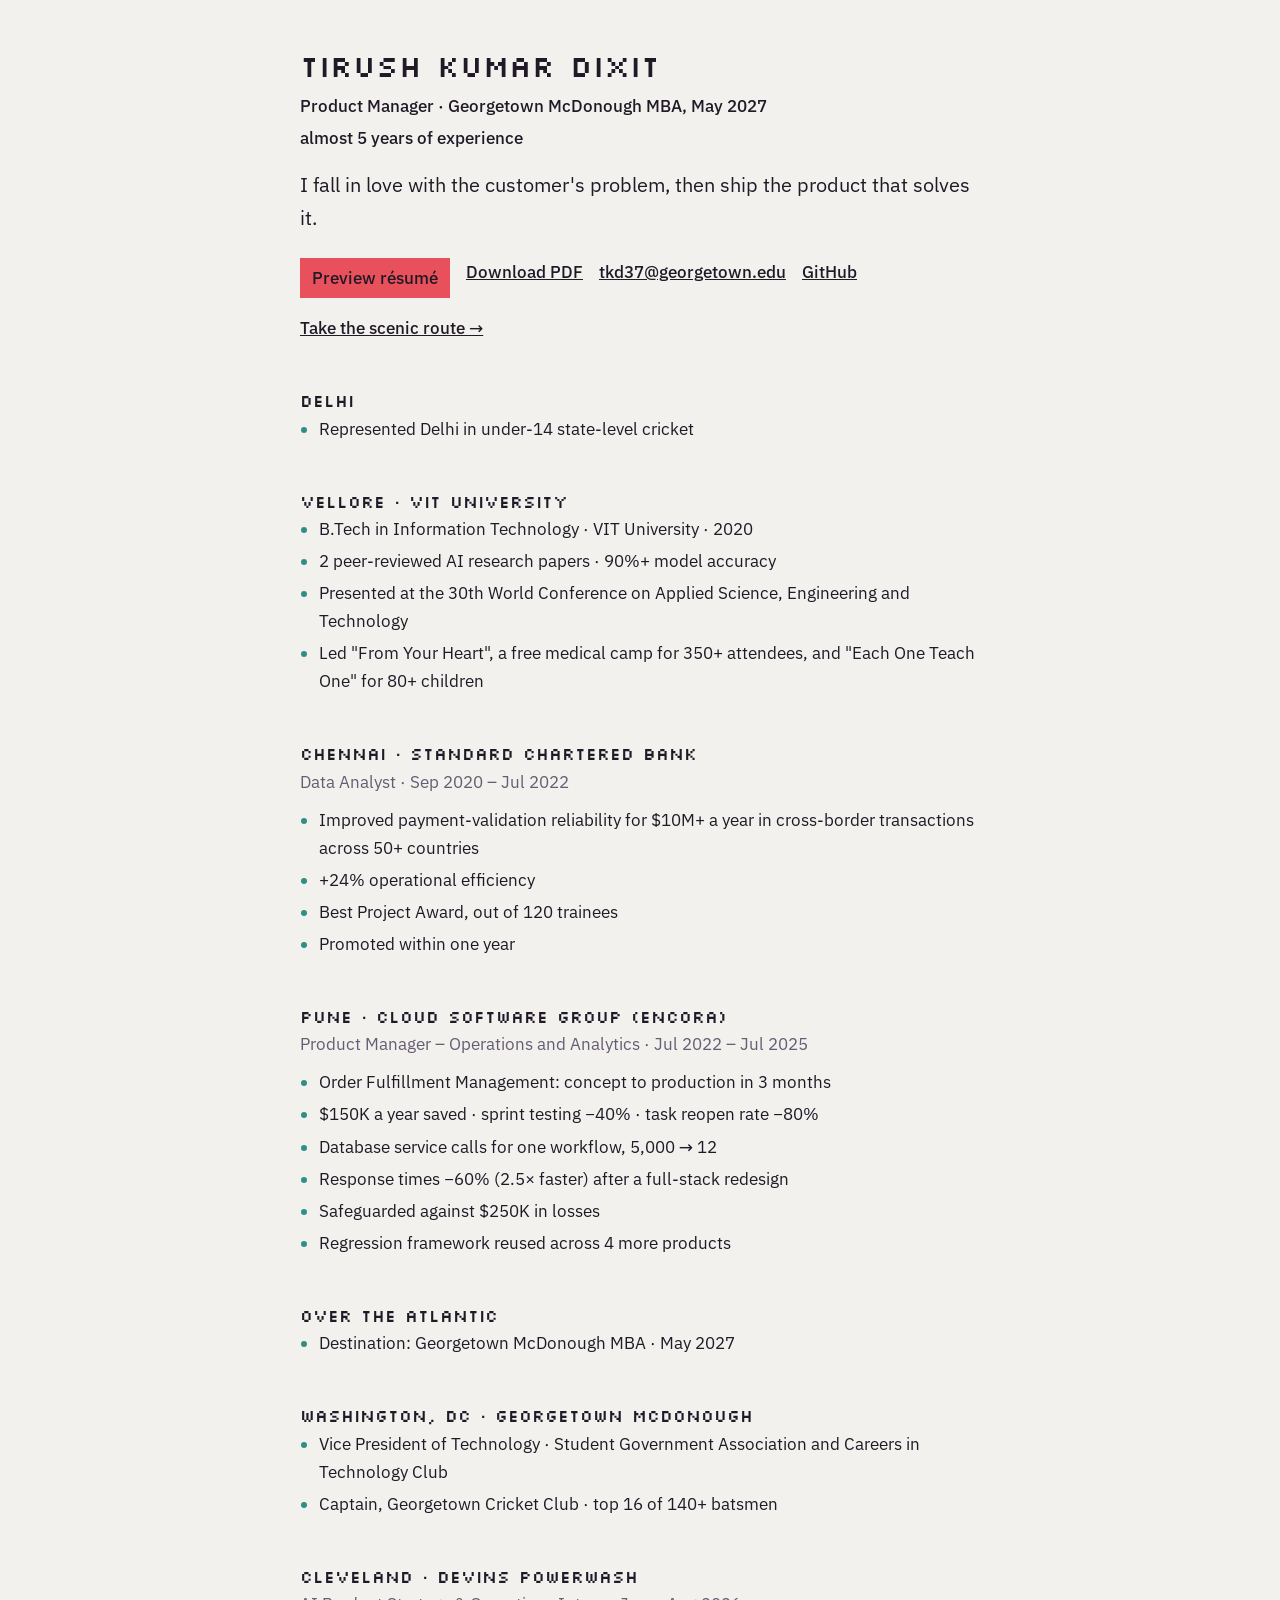
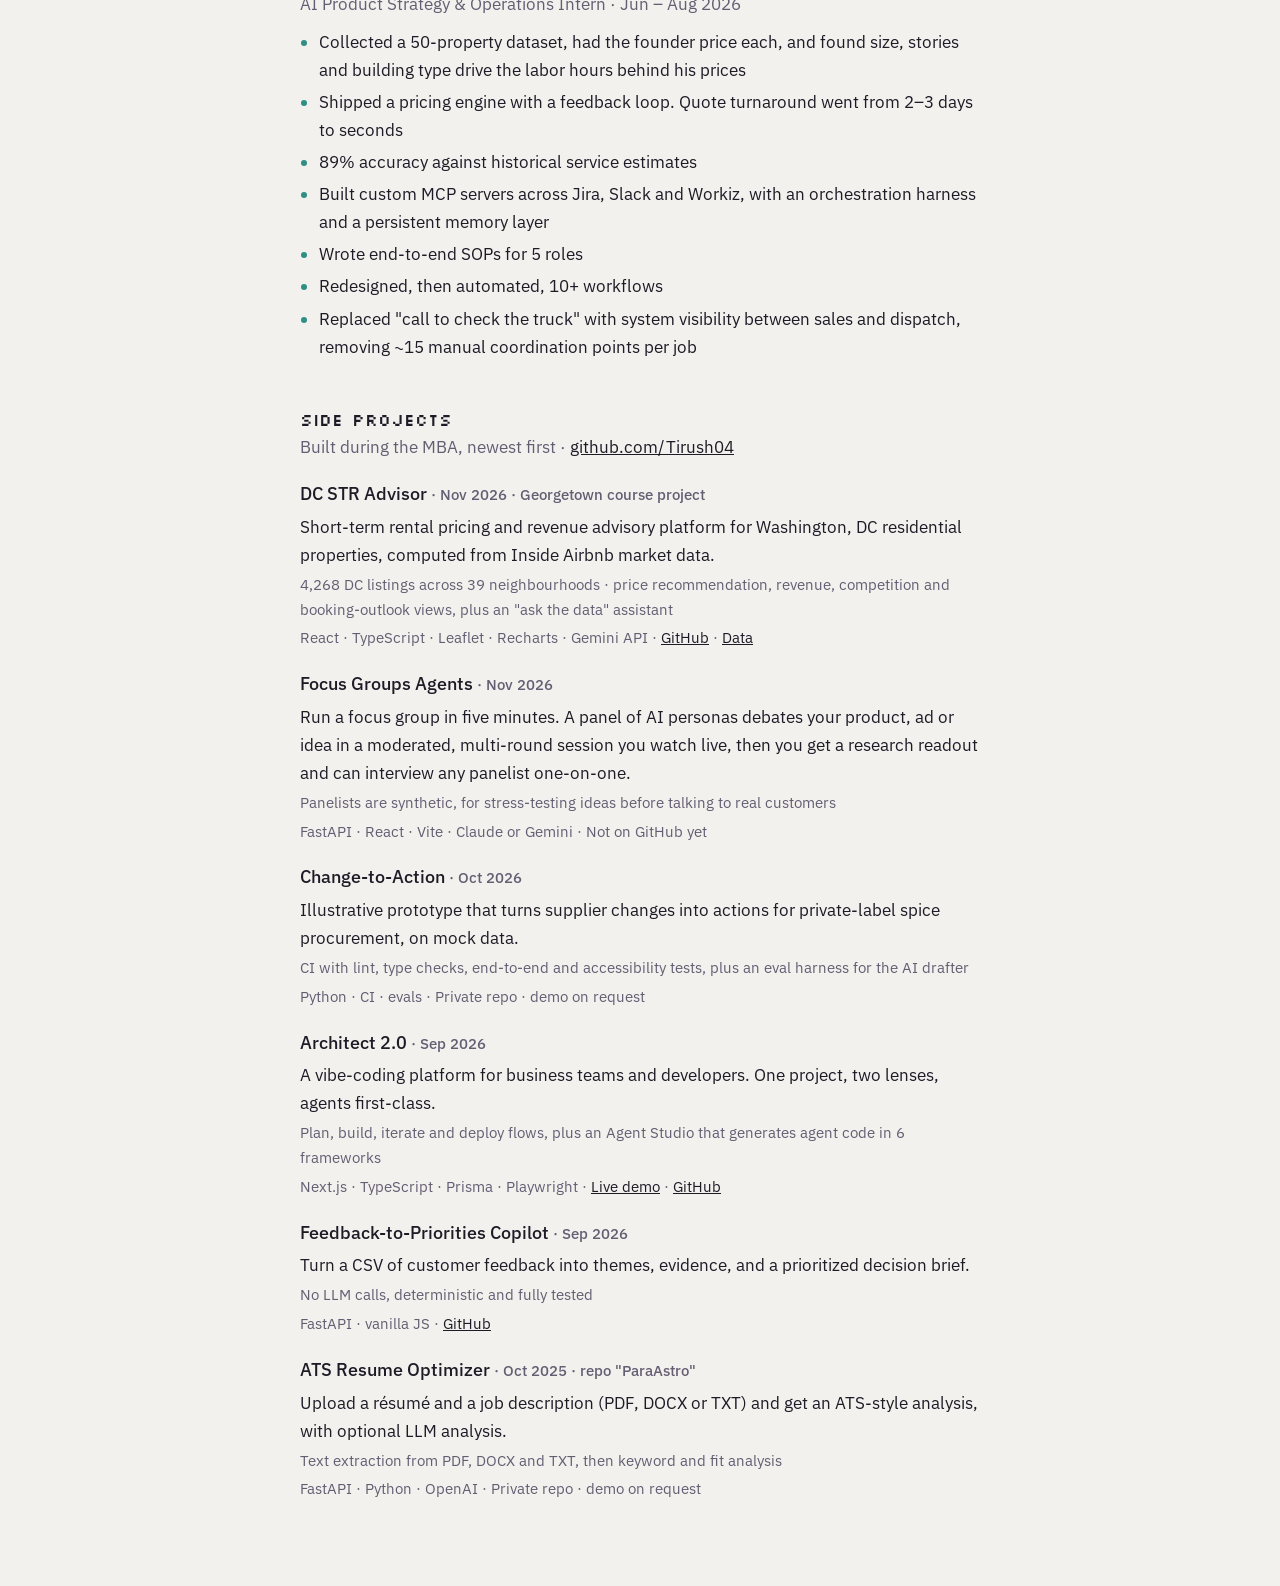
==== plain/index.html @ d5c4b60a "Publish Next Stop portfolio Co-Authored-By: Claude Opus 5.5 <noreply@anthropic.com>" ====
<!DOCTYPE html><html lang="en" data-astro-cid-wbmjye5h><head><meta charset="utf-8"><meta name="viewport" content="width=device-width, initial-scale=1"><style>:root{--ink:#1f1a26;--ink2:#3b3347;--stone:#655d72;--mist:#a39cb0;--fog:#d6d1dc;--bone:#f3f1ee;--hair:#231a17;--hairHighlight:#4a3830;--skin:#c68e66;--skinShade:#a06a4a;--blush:#e48a78;--lens:#d9ecf5;--glint:#ffffff;--teeth:#f3f1ee;--hoodie:#2f8f83;--hoodieShade:#226b63;--hoodieMustard:#d9a62e;--hoodieMustardShade:#a97c1c;--hoodieNavy:#2b3a67;--hoodieNavyShade:#1e2849;--hoodieMaroon:#8a2f3c;--hoodieMaroonShade:#64202b;--hoodieCharcoal:#45434f;--hoodieCharcoalShade:#302e38;--strings:#f3f1ee;--headphones:#e8505b;--jeans:#35507a;--sneaker:#f3f1ee;--laptop:#a39cb0;--sticker:#f2c46d;--mug:#f3f1ee;--coffee:#6b3f2a;--pack:#5b7f3a;--buckle:#f2c46d;--willow:#e8cf98;--ball:#b3262e;--pitch:#c9a877;--grip:#3b3347;--eye:#1f1a26;--pingBad:#e24b4a;--pingGood:#5dcaa5;--globe:#2c6e91;--globeLand:#6fae6a;--trainBody:#2c4a7a;--trainStripe:#f2c46d;--trainWindow:#d9ecf5;--rail:#8a8396;--rain:#9fd6d0;--pipe:#b5705a;--pipeGood:#9fe1cb;--wall:#2a3b40;--post:#655d72;--asphalt:#4a4556;--asphaltLine:#8a8396;--signBg:#1f1a26;--signFg:#f3f1ee}</style><title>Tirush Kumar Dixit · plain version</title><meta name="description" content="Tirush Kumar Dixit: Product Manager, Georgetown McDonough MBA, May 2027. I fall in love with the customer's problem, then ship the product that solves it."><link rel="canonical" href="https://tirush04.github.io/plain/"><meta property="og:type" content="website"><meta property="og:site_name" content="Tirush Kumar Dixit"><meta property="og:title" content="Tirush Kumar Dixit · Product Manager"><meta property="og:description" content="I fall in love with the customer's problem, then ship the product that solves it. A scroll-through pixel journey: Delhi to Georgetown, with the work along the way."><meta property="og:url" content="https://tirush04.github.io/plain/"><meta property="og:image" content="https://tirush04.github.io/og.png"><meta property="og:image:width" content="1200"><meta property="og:image:height" content="630"><meta property="og:image:alt" content="Tirush Kumar Dixit, Product Manager. I fall in love with the customer's problem, then ship the product that solves it."><meta name="twitter:card" content="summary_large_image"><link rel="stylesheet" href="/_astro/palette.Ceptq33F.css"><link rel="stylesheet" href="/_astro/plain.aCaVb7Ef.css"><style>.resume-dialog{background:var(--ink);width:min(900px,100vw - 24px);max-width:none;height:calc(100svh - 48px);max-height:none;color:var(--bone);box-shadow:0 0 0 2px var(--ink2), 0 0 0 4px var(--ink), 0 0 0 6px var(--sticker);overscroll-behavior:contain;border:0;flex-direction:column;margin:auto;padding:0;display:none;overflow:hidden}.resume-dialog[open]{display:flex}.resume-dialog::backdrop{background:#120e18c7}.resume-bar{border-bottom:2px solid var(--ink2);flex-wrap:wrap;justify-content:space-between;align-items:center;gap:10px 16px;padding:12px 16px;display:flex}.resume-bar h2{color:var(--sticker);margin:0;font:400 15px/1.2 Silkscreen,monospace}.resume-actions{flex-wrap:wrap;gap:10px;display:flex}.resume-btn{cursor:pointer;background:var(--ink2);color:var(--bone);box-shadow:0 0 0 2px var(--ink);border:0;padding:6px 11px;font:12px/1.2 Silkscreen,monospace;text-decoration:none;display:inline-block}.resume-btn:hover{background:var(--stone)}.resume-btn--hot{background:var(--headphones);color:var(--ink)}.resume-btn--hot:hover{background:var(--sticker)}.resume-btn:focus-visible{outline:3px solid var(--sticker);outline-offset:2px}.resume-pages{overscroll-behavior:contain;background:var(--ink2);flex-direction:column;flex:1;align-items:center;gap:16px;padding:16px;display:flex;overflow:auto}.resume-pages canvas{background:var(--glint);width:100%;max-width:820px;height:auto;box-shadow:0 0 0 2px var(--ink);display:block}.resume-status{color:var(--fog);text-align:center;margin:auto;font:12px/1.5 Silkscreen,monospace}.resume-status a{color:var(--sticker)}html.resume-open{overflow:hidden}@media (width<=699px){.resume-dialog{width:100vw;height:100svh;box-shadow:none}.resume-pages{padding:8px}.resume-btn{padding:5px 8px;font-size:10px}}
</style></head><body data-astro-cid-wbmjye5h><main data-astro-cid-wbmjye5h><h1 data-astro-cid-wbmjye5h>Tirush Kumar Dixit</h1><p class="lede" data-astro-cid-wbmjye5h>Product Manager · Georgetown McDonough MBA, May 2027</p><p class="lede" data-astro-cid-wbmjye5h>almost 5 years of experience</p><p class="thesis" data-astro-cid-wbmjye5h>I fall in love with the customer&#39;s problem, then ship the product that solves it.</p><nav aria-label="Quick links" data-astro-cid-wbmjye5h><a class="resume" href="/resume.pdf" data-resume data-astro-cid-wbmjye5h>Preview résumé</a><a href="/resume.pdf" download="Tirush_Kumar_Dixit_Resume.pdf" data-astro-cid-wbmjye5h>Download PDF</a><a href="mailto:tkd37@georgetown.edu" data-astro-cid-wbmjye5h>tkd37@georgetown.edu</a><a href="https://github.com/Tirush04" data-astro-cid-wbmjye5h>GitHub</a><a class="back" href="/" data-astro-cid-wbmjye5h>Take the scenic route →</a></nav><section id="delhi" data-astro-cid-wbmjye5h><h2 data-astro-cid-wbmjye5h>Delhi</h2><ul data-astro-cid-wbmjye5h><li data-astro-cid-wbmjye5h>Represented Delhi in under-14 state-level cricket</li></ul></section><section id="vellore" data-astro-cid-wbmjye5h><h2 data-astro-cid-wbmjye5h>Vellore · VIT University</h2><ul data-astro-cid-wbmjye5h><li data-astro-cid-wbmjye5h>B.Tech in Information Technology · VIT University · 2020</li><li data-astro-cid-wbmjye5h>2 peer-reviewed AI research papers · 90%+ model accuracy</li><li data-astro-cid-wbmjye5h>Presented at the 30th World Conference on Applied Science, Engineering and Technology</li><li data-astro-cid-wbmjye5h>Led &quot;From Your Heart&quot;, a free medical camp for 350+ attendees, and &quot;Each One Teach One&quot; for 80+ children</li></ul></section><section id="chennai" data-astro-cid-wbmjye5h><h2 data-astro-cid-wbmjye5h>Chennai · Standard Chartered Bank</h2><p class="role" data-astro-cid-wbmjye5h>Data Analyst · Sep 2020 – Jul 2022</p><ul data-astro-cid-wbmjye5h><li data-astro-cid-wbmjye5h>Improved payment-validation reliability for $10M+ a year in cross-border transactions across 50+ countries</li><li data-astro-cid-wbmjye5h>+24% operational efficiency</li><li data-astro-cid-wbmjye5h>Best Project Award, out of 120 trainees</li><li data-astro-cid-wbmjye5h>Promoted within one year</li></ul></section><section id="pune" data-astro-cid-wbmjye5h><h2 data-astro-cid-wbmjye5h>Pune · Cloud Software Group (Encora)</h2><p class="role" data-astro-cid-wbmjye5h>Product Manager – Operations and Analytics · Jul 2022 – Jul 2025</p><ul data-astro-cid-wbmjye5h><li data-astro-cid-wbmjye5h>Order Fulfillment Management: concept to production in 3 months</li><li data-astro-cid-wbmjye5h>$150K a year saved · sprint testing −40% · task reopen rate −80%</li><li data-astro-cid-wbmjye5h>Database service calls for one workflow, 5,000 → 12</li><li data-astro-cid-wbmjye5h>Response times −60% (2.5× faster) after a full-stack redesign</li><li data-astro-cid-wbmjye5h>Safeguarded against $250K in losses</li><li data-astro-cid-wbmjye5h>Regression framework reused across 4 more products</li></ul></section><section id="atlantic" data-astro-cid-wbmjye5h><h2 data-astro-cid-wbmjye5h>Over the Atlantic</h2><ul data-astro-cid-wbmjye5h><li data-astro-cid-wbmjye5h>Destination: Georgetown McDonough MBA · May 2027</li></ul></section><section id="georgetown" data-astro-cid-wbmjye5h><h2 data-astro-cid-wbmjye5h>Washington, DC · Georgetown McDonough</h2><ul data-astro-cid-wbmjye5h><li data-astro-cid-wbmjye5h>Vice President of Technology · Student Government Association and Careers in Technology Club</li><li data-astro-cid-wbmjye5h>Captain, Georgetown Cricket Club · top 16 of 140+ batsmen</li></ul></section><section id="cleveland" data-astro-cid-wbmjye5h><h2 data-astro-cid-wbmjye5h>Cleveland · Devins Powerwash</h2><p class="role" data-astro-cid-wbmjye5h>AI Product Strategy &amp; Operations Intern · Jun – Aug 2026</p><ul data-astro-cid-wbmjye5h><li data-astro-cid-wbmjye5h>Collected a 50-property dataset, had the founder price each, and found size, stories and building type drive the labor hours behind his prices</li><li data-astro-cid-wbmjye5h>Shipped a pricing engine with a feedback loop. Quote turnaround went from 2–3 days to seconds</li><li data-astro-cid-wbmjye5h>89% accuracy against historical service estimates</li><li data-astro-cid-wbmjye5h>Built custom MCP servers across Jira, Slack and Workiz, with an orchestration harness and a persistent memory layer</li><li data-astro-cid-wbmjye5h>Wrote end-to-end SOPs for 5 roles</li><li data-astro-cid-wbmjye5h>Redesigned, then automated, 10+ workflows</li><li data-astro-cid-wbmjye5h>Replaced &quot;call to check the truck&quot; with system visibility between sales and dispatch, removing ~15 manual coordination points per job</li></ul></section><section id="projects" data-astro-cid-wbmjye5h><h2 data-astro-cid-wbmjye5h>Side projects</h2><p class="role" data-astro-cid-wbmjye5h>Built during the MBA, newest first · <a href="https://github.com/Tirush04" data-astro-cid-wbmjye5h>github.com/Tirush04</a></p><div class="project" data-astro-cid-wbmjye5h><h3 data-astro-cid-wbmjye5h>DC STR Advisor <span class="note" data-astro-cid-wbmjye5h>· Nov 2026 · Georgetown course project</span></h3><p data-astro-cid-wbmjye5h>Short-term rental pricing and revenue advisory platform for Washington, DC residential properties, computed from Inside Airbnb market data.</p><p class="note" data-astro-cid-wbmjye5h>4,268 DC listings across 39 neighbourhoods · price recommendation, revenue, competition and booking-outlook views, plus an &quot;ask the data&quot; assistant</p><p class="note" data-astro-cid-wbmjye5h>React · TypeScript · Leaflet · Recharts · Gemini API · <a href="https://github.com/Tirush04/APLABS" data-astro-cid-wbmjye5h>GitHub</a> · <a href="https://github.com/Tirush04/dc-str-advisor-data" data-astro-cid-wbmjye5h>Data</a></p></div><div class="project" data-astro-cid-wbmjye5h><h3 data-astro-cid-wbmjye5h>Focus Groups Agents <span class="note" data-astro-cid-wbmjye5h>· Nov 2026</span></h3><p data-astro-cid-wbmjye5h>Run a focus group in five minutes. A panel of AI personas debates your product, ad or idea in a moderated, multi-round session you watch live, then you get a research readout and can interview any panelist one-on-one.</p><p class="note" data-astro-cid-wbmjye5h>Panelists are synthetic, for stress-testing ideas before talking to real customers</p><p class="note" data-astro-cid-wbmjye5h>FastAPI · React · Vite · Claude or Gemini · Not on GitHub yet</p></div><div class="project" data-astro-cid-wbmjye5h><h3 data-astro-cid-wbmjye5h>Change-to-Action <span class="note" data-astro-cid-wbmjye5h>· Oct 2026</span></h3><p data-astro-cid-wbmjye5h>Illustrative prototype that turns supplier changes into actions for private-label spice procurement, on mock data.</p><p class="note" data-astro-cid-wbmjye5h>CI with lint, type checks, end-to-end and accessibility tests, plus an eval harness for the AI drafter</p><p class="note" data-astro-cid-wbmjye5h>Python · CI · evals · Private repo · demo on request</p></div><div class="project" data-astro-cid-wbmjye5h><h3 data-astro-cid-wbmjye5h>Architect 2.0 <span class="note" data-astro-cid-wbmjye5h>· Sep 2026</span></h3><p data-astro-cid-wbmjye5h>A vibe-coding platform for business teams and developers. One project, two lenses, agents first-class.</p><p class="note" data-astro-cid-wbmjye5h>Plan, build, iterate and deploy flows, plus an Agent Studio that generates agent code in 6 frameworks</p><p class="note" data-astro-cid-wbmjye5h>Next.js · TypeScript · Prisma · Playwright · <a href="https://architect-2-tirush.vercel.app" data-astro-cid-wbmjye5h>Live demo</a> · <a href="https://github.com/Tirush04/architect-2" data-astro-cid-wbmjye5h>GitHub</a></p></div><div class="project" data-astro-cid-wbmjye5h><h3 data-astro-cid-wbmjye5h>Feedback-to-Priorities Copilot <span class="note" data-astro-cid-wbmjye5h>· Sep 2026</span></h3><p data-astro-cid-wbmjye5h>Turn a CSV of customer feedback into themes, evidence, and a prioritized decision brief.</p><p class="note" data-astro-cid-wbmjye5h>No LLM calls, deterministic and fully tested</p><p class="note" data-astro-cid-wbmjye5h>FastAPI · vanilla JS · <a href="https://github.com/Tirush04/feedback-priorities-copilot" data-astro-cid-wbmjye5h>GitHub</a></p></div><div class="project" data-astro-cid-wbmjye5h><h3 data-astro-cid-wbmjye5h>ATS Resume Optimizer <span class="note" data-astro-cid-wbmjye5h>· Oct 2025 · repo &quot;ParaAstro&quot;</span></h3><p data-astro-cid-wbmjye5h>Upload a résumé and a job description (PDF, DOCX or TXT) and get an ATS-style analysis, with optional LLM analysis.</p><p class="note" data-astro-cid-wbmjye5h>Text extraction from PDF, DOCX and TXT, then keyword and fit analysis</p><p class="note" data-astro-cid-wbmjye5h>FastAPI · Python · OpenAI · Private repo · demo on request</p></div></section></main><dialog class="resume-dialog" id="resume-dialog" aria-labelledby="resume-dialog-title" data-pdf="/resume.pdf"><header class="resume-bar"><h2 id="resume-dialog-title">Résumé</h2><div class="resume-actions"><a class="resume-btn resume-btn--hot" href="/resume.pdf" download="Tirush_Kumar_Dixit_Resume.pdf">Download PDF</a><a class="resume-btn" href="/resume.pdf" target="_blank" rel="noopener">Open in new tab</a><button class="resume-btn" type="button" data-resume-close aria-label="Close the résumé preview">Close</button></div></header><div class="resume-pages" id="resume-pages"><p class="resume-status" id="resume-status">Loading the résumé…</p></div></dialog><script type="module" src="/_astro/ResumeDialog.astro_astro_type_script_index_0_lang.CUdNgYgo.js"></script></body></html>
---- _astro/palette.Ceptq33F.css ----
@font-face{font-family:Silkscreen;font-style:normal;font-display:swap;font-weight:400;src:url([data-uri])format("woff2"),url([data-uri])format("woff");unicode-range:U+100-2BA,U+2BD-2C5,U+2C7-2CC,U+2CE-2D7,U+2DD-2FF,U+304,U+308,U+329,U+1D00-1DBF,U+1E00-1E9F,U+1EF2-1EFF,U+2020,U+20A0-20AB,U+20AD-20C0,U+2113,U+2C60-2C7F,U+A720-A7FF}@font-face{font-family:Silkscreen;font-style:normal;font-display:swap;font-weight:400;src:url(/_astro/silkscreen-latin-400-normal.CtPo2yA5.woff2)format("woff2"),url(/_astro/silkscreen-latin-400-normal.D0DfPJut.woff)format("woff");unicode-range:U+??,U+131,U+152-153,U+2BB-2BC,U+2C6,U+2DA,U+2DC,U+304,U+308,U+329,U+2000-206F,U+20AC,U+2122,U+2191,U+2193,U+2212,U+2215,U+FEFF,U+FFFD}
---- _astro/plain.aCaVb7Ef.css ----
@font-face{font-family:IBM Plex Sans;font-style:normal;font-display:swap;font-weight:400;src:url(/_astro/ibm-plex-sans-cyrillic-ext-400-normal.g30qAdWV.woff2)format("woff2"),url(/_astro/ibm-plex-sans-cyrillic-ext-400-normal.Dsrv2Tcn.woff)format("woff");unicode-range:U+460-52F,U+1C80-1C8A,U+20B4,U+2DE0-2DFF,U+A640-A69F,U+FE2E-FE2F}@font-face{font-family:IBM Plex Sans;font-style:normal;font-display:swap;font-weight:400;src:url(/_astro/ibm-plex-sans-cyrillic-400-normal.DZqxrq2p.woff2)format("woff2"),url(/_astro/ibm-plex-sans-cyrillic-400-normal.BTotfTJu.woff)format("woff");unicode-range:U+301,U+400-45F,U+490-491,U+4B0-4B1,U+2116}@font-face{font-family:IBM Plex Sans;font-style:normal;font-display:swap;font-weight:400;src:url(/_astro/ibm-plex-sans-greek-400-normal._efipK4i.woff2)format("woff2"),url(/_astro/ibm-plex-sans-greek-400-normal.D9ESIMu3.woff)format("woff");unicode-range:U+370-377,U+37A-37F,U+384-38A,U+38C,U+38E-3A1,U+3A3-3FF}@font-face{font-family:IBM Plex Sans;font-style:normal;font-display:swap;font-weight:400;src:url(/_astro/ibm-plex-sans-vietnamese-400-normal.DG4YqDda.woff2)format("woff2"),url(/_astro/ibm-plex-sans-vietnamese-400-normal.fK1oJ5dG.woff)format("woff");unicode-range:U+102-103,U+110-111,U+128-129,U+168-169,U+1A0-1A1,U+1AF-1B0,U+300-301,U+303-304,U+308-309,U+323,U+329,U+1EA0-1EF9,U+20AB}@font-face{font-family:IBM Plex Sans;font-style:normal;font-display:swap;font-weight:400;src:url(/_astro/ibm-plex-sans-latin-ext-400-normal.C5H60-Va.woff2)format("woff2"),url(/_astro/ibm-plex-sans-latin-ext-400-normal.RBey6euL.woff)format("woff");unicode-range:U+100-2BA,U+2BD-2C5,U+2C7-2CC,U+2CE-2D7,U+2DD-2FF,U+304,U+308,U+329,U+1D00-1DBF,U+1E00-1E9F,U+1EF2-1EFF,U+2020,U+20A0-20AB,U+20AD-20C0,U+2113,U+2C60-2C7F,U+A720-A7FF}@font-face{font-family:IBM Plex Sans;font-style:normal;font-display:swap;font-weight:400;src:url(/_astro/ibm-plex-sans-latin-400-normal.CDDApCn2.woff2)format("woff2"),url(/_astro/ibm-plex-sans-latin-400-normal.CYLoc0-x.woff)format("woff");unicode-range:U+??,U+131,U+152-153,U+2BB-2BC,U+2C6,U+2DA,U+2DC,U+304,U+308,U+329,U+2000-206F,U+20AC,U+2122,U+2191,U+2193,U+2212,U+2215,U+FEFF,U+FFFD}@font-face{font-family:IBM Plex Sans;font-style:normal;font-display:swap;font-weight:500;src:url(/_astro/ibm-plex-sans-cyrillic-ext-500-normal.Cs5J6C77.woff2)format("woff2"),url(/_astro/ibm-plex-sans-cyrillic-ext-500-normal.DB5PtV2g.woff)format("woff");unicode-range:U+460-52F,U+1C80-1C8A,U+20B4,U+2DE0-2DFF,U+A640-A69F,U+FE2E-FE2F}@font-face{font-family:IBM Plex Sans;font-style:normal;font-display:swap;font-weight:500;src:url(/_astro/ibm-plex-sans-cyrillic-500-normal.CocWQlwt.woff2)format("woff2"),url(/_astro/ibm-plex-sans-cyrillic-500-normal.ByOcLdNv.woff)format("woff");unicode-range:U+301,U+400-45F,U+490-491,U+4B0-4B1,U+2116}@font-face{font-family:IBM Plex Sans;font-style:normal;font-display:swap;font-weight:500;src:url(/_astro/ibm-plex-sans-greek-500-normal.JMMifIXV.woff2)format("woff2"),url(/_astro/ibm-plex-sans-greek-500-normal.CuWXN6rf.woff)format("woff");unicode-range:U+370-377,U+37A-37F,U+384-38A,U+38C,U+38E-3A1,U+3A3-3FF}@font-face{font-family:IBM Plex Sans;font-style:normal;font-display:swap;font-weight:500;src:url(/_astro/ibm-plex-sans-vietnamese-500-normal.e4dixQRQ.woff2)format("woff2"),url(/_astro/ibm-plex-sans-vietnamese-500-normal.BEb3_waV.woff)format("woff");unicode-range:U+102-103,U+110-111,U+128-129,U+168-169,U+1A0-1A1,U+1AF-1B0,U+300-301,U+303-304,U+308-309,U+323,U+329,U+1EA0-1EF9,U+20AB}@font-face{font-family:IBM Plex Sans;font-style:normal;font-display:swap;font-weight:500;src:url(/_astro/ibm-plex-sans-latin-ext-500-normal.DakdToA3.woff2)format("woff2"),url(/_astro/ibm-plex-sans-latin-ext-500-normal.D0aIdm-b.woff)format("woff");unicode-range:U+100-2BA,U+2BD-2C5,U+2C7-2CC,U+2CE-2D7,U+2DD-2FF,U+304,U+308,U+329,U+1D00-1DBF,U+1E00-1E9F,U+1EF2-1EFF,U+2020,U+20A0-20AB,U+20AD-20C0,U+2113,U+2C60-2C7F,U+A720-A7FF}@font-face{font-family:IBM Plex Sans;font-style:normal;font-display:swap;font-weight:500;src:url(/_astro/ibm-plex-sans-latin-500-normal.6ng42L7E.woff2)format("woff2"),url(/_astro/ibm-plex-sans-latin-500-normal.BgVn5rGT.woff)format("woff");unicode-range:U+??,U+131,U+152-153,U+2BB-2BC,U+2C6,U+2DA,U+2DC,U+304,U+308,U+329,U+2000-206F,U+20AC,U+2122,U+2191,U+2193,U+2212,U+2215,U+FEFF,U+FFFD}body{background:var(--bone);color:var(--ink);margin:0;font:17px/1.65 IBM Plex Sans,system-ui,sans-serif}main[data-astro-cid-wbmjye5h]{max-width:68ch;margin:0 auto;padding:48px 20px 80px}h1[data-astro-cid-wbmjye5h],h2[data-astro-cid-wbmjye5h]{font-family:Silkscreen,monospace;font-weight:400;line-height:1.2}h1[data-astro-cid-wbmjye5h]{margin:0 0 8px;font-size:30px}h2[data-astro-cid-wbmjye5h]{margin:48px 0 4px;font-size:17px}.lede[data-astro-cid-wbmjye5h]{margin:0 0 4px;font-weight:500}.thesis[data-astro-cid-wbmjye5h]{margin:16px 0 0;font-size:20px}.role[data-astro-cid-wbmjye5h]{color:var(--stone);margin:0 0 10px}ul[data-astro-cid-wbmjye5h]{margin:0;padding-left:1.1em}li[data-astro-cid-wbmjye5h]{margin:4px 0}li[data-astro-cid-wbmjye5h]::marker{color:var(--hoodie)}nav[data-astro-cid-wbmjye5h]{flex-wrap:wrap;gap:16px;margin:24px 0 0;display:flex}nav[data-astro-cid-wbmjye5h] a[data-astro-cid-wbmjye5h],.back[data-astro-cid-wbmjye5h]{color:var(--ink);font-weight:500}nav[data-astro-cid-wbmjye5h] a[data-astro-cid-wbmjye5h].resume{background:var(--headphones);color:var(--ink);padding:6px 12px;text-decoration:none}.note[data-astro-cid-wbmjye5h]{color:var(--stone);font-size:15px}.project[data-astro-cid-wbmjye5h]{margin:18px 0 0}.project[data-astro-cid-wbmjye5h] h3[data-astro-cid-wbmjye5h]{margin:0 0 4px;font-size:18px;font-weight:500}.project[data-astro-cid-wbmjye5h] p[data-astro-cid-wbmjye5h]{margin:0 0 4px}main[data-astro-cid-wbmjye5h] a[data-astro-cid-wbmjye5h]{color:var(--ink)}a[data-astro-cid-wbmjye5h]:focus-visible{outline:3px solid var(--hoodie);outline-offset:2px}
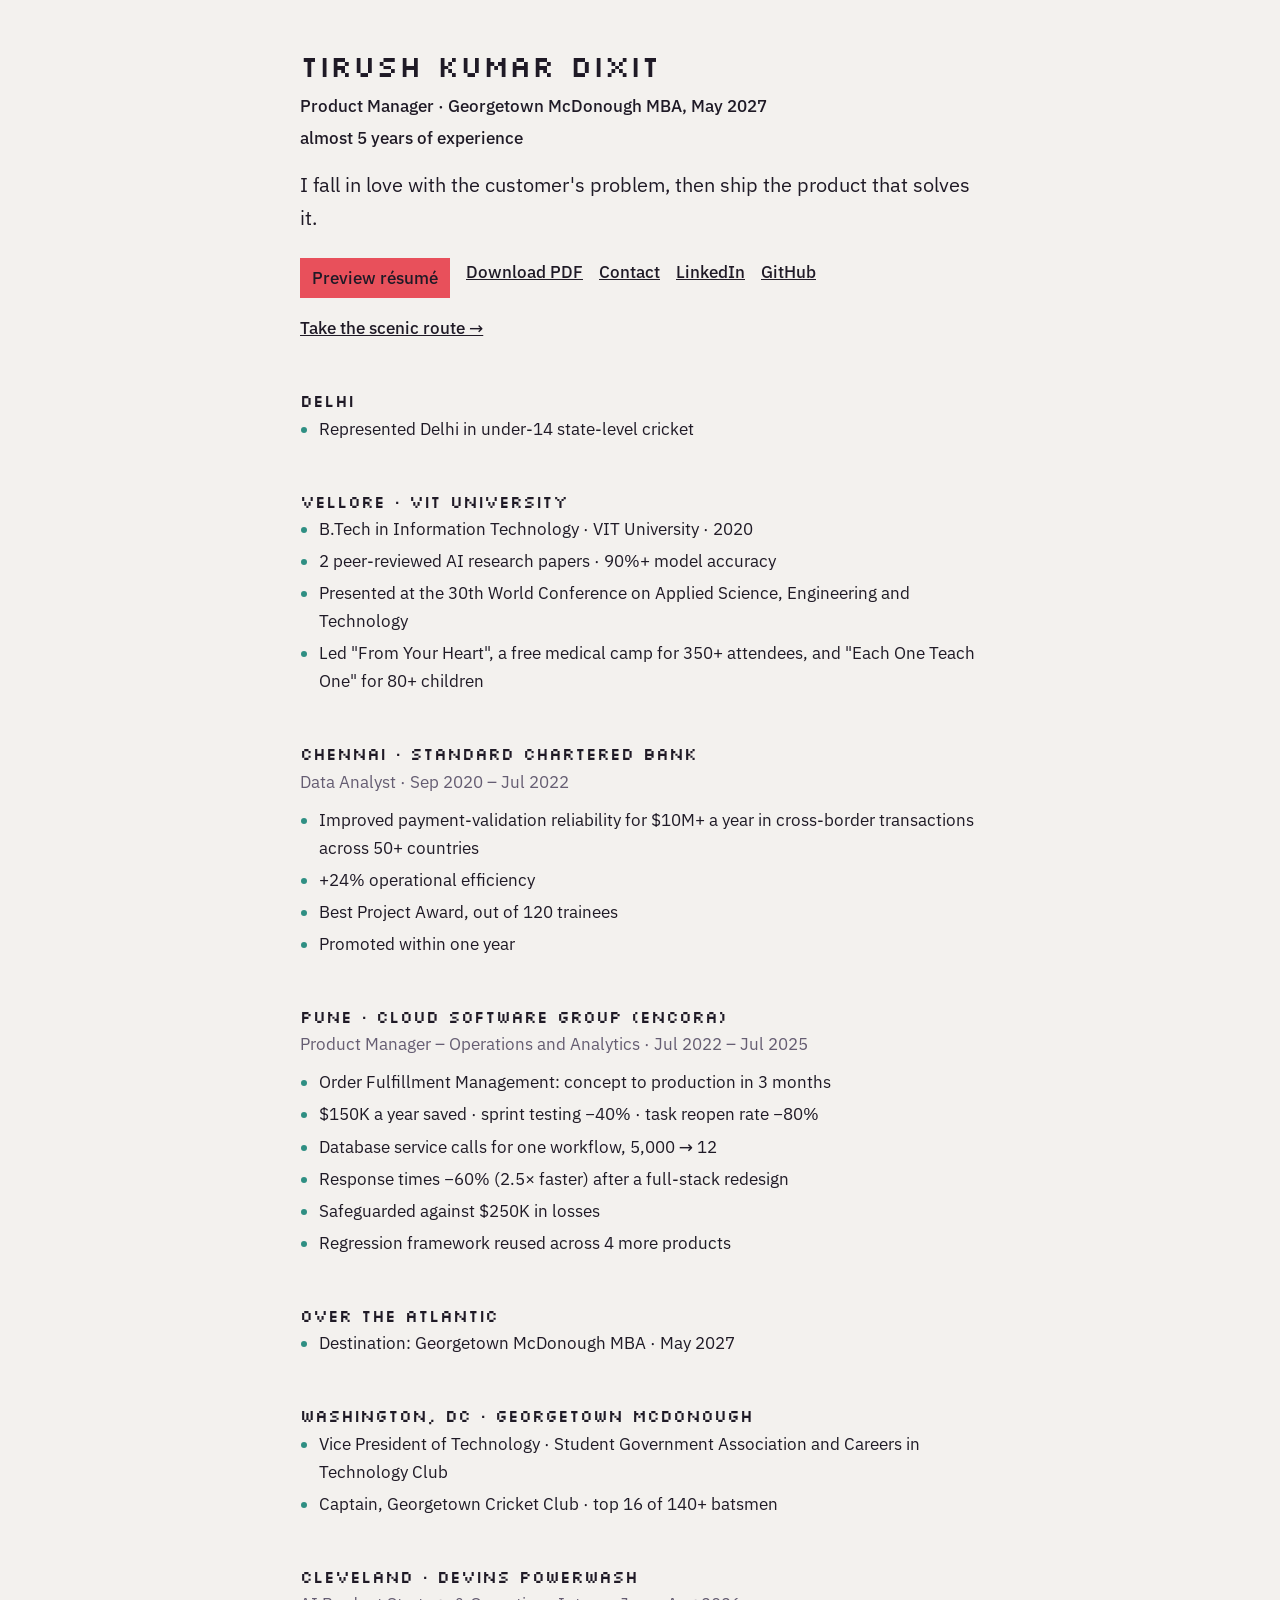
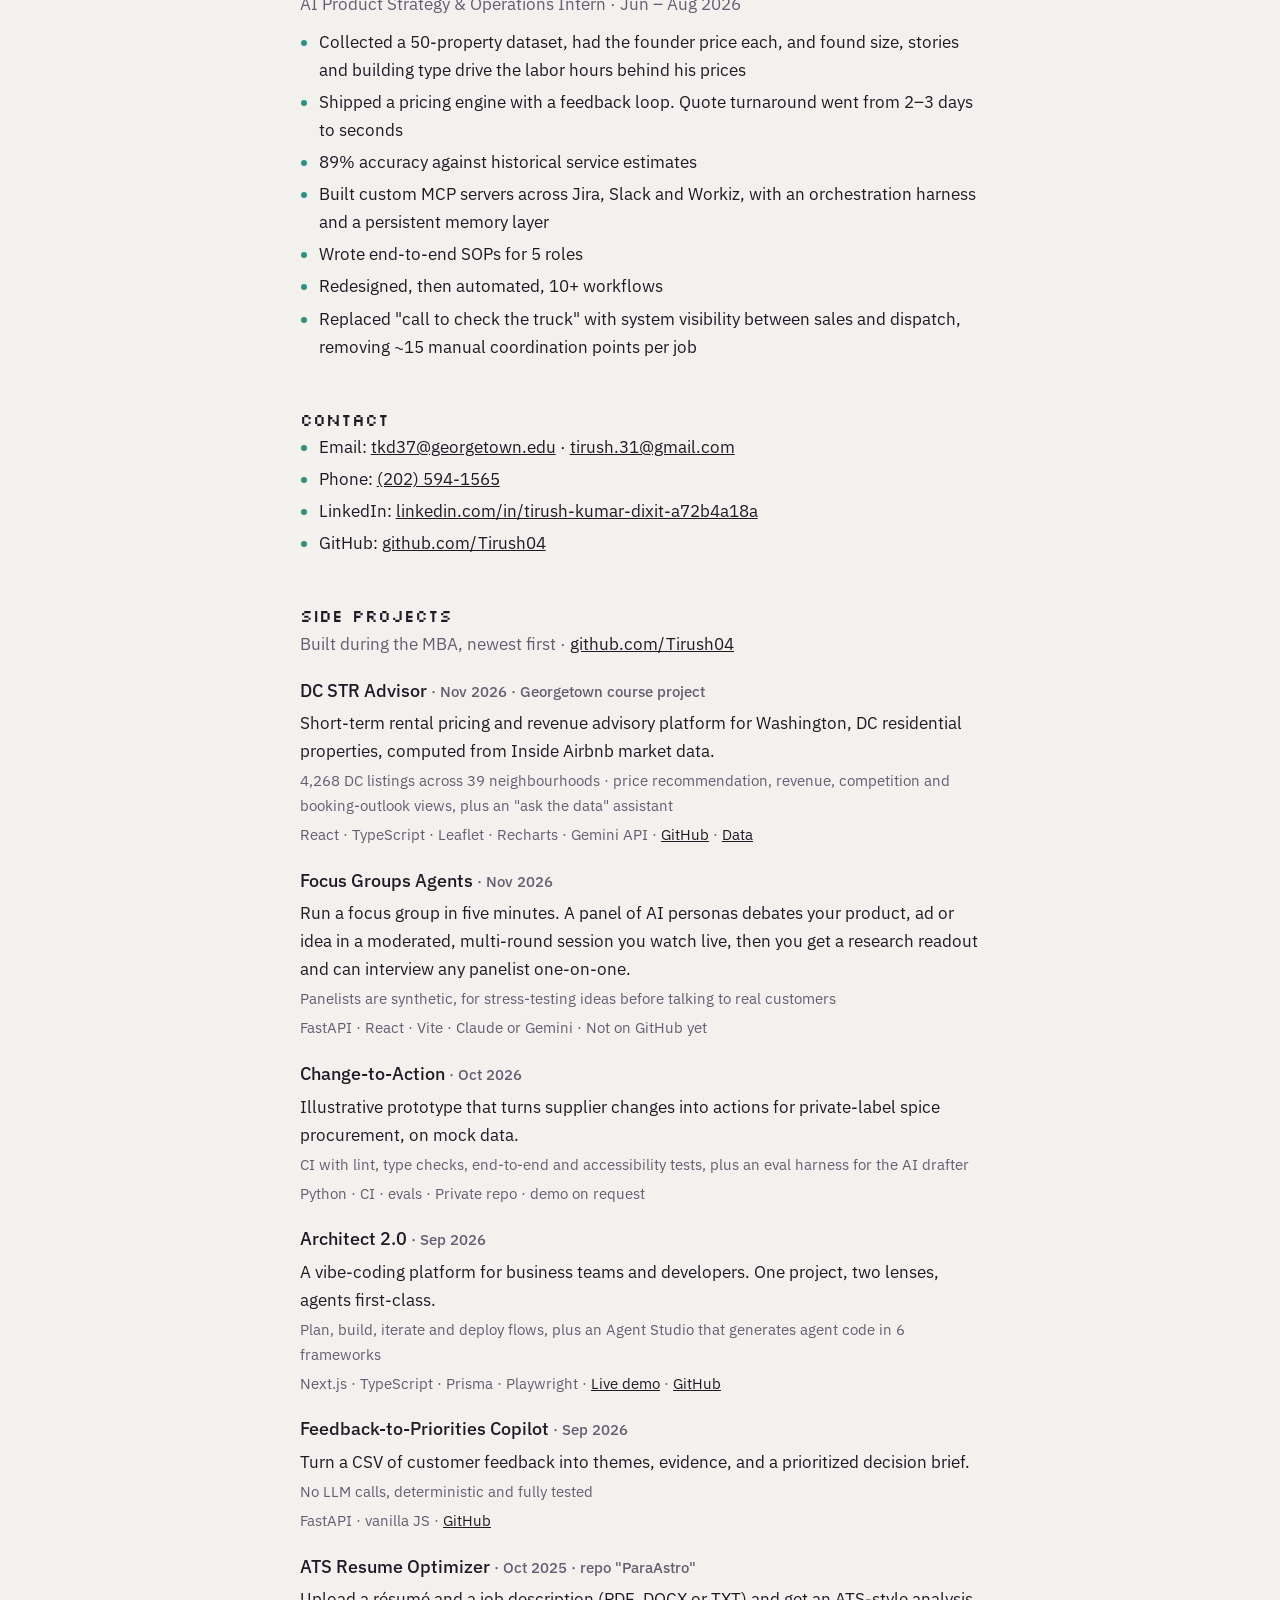
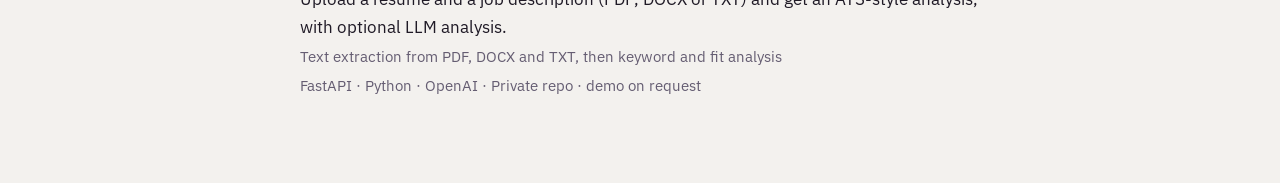
==== commit 9965e431: "Contact card: both emails, phone, LinkedIn, GitHub Co-Authored-By: Claude Opus 5.5 <noreply@anthropi" ====
--- a/plain/index.html
+++ b/plain/index.html
@@ -1,2 +1,2 @@
-<!DOCTYPE html><html lang="en" data-astro-cid-wbmjye5h><head><meta charset="utf-8"><meta name="viewport" content="width=device-width, initial-scale=1"><style>:root{--ink:#1f1a26;--ink2:#3b3347;--stone:#655d72;--mist:#a39cb0;--fog:#d6d1dc;--bone:#f3f1ee;--hair:#231a17;--hairHighlight:#4a3830;--skin:#c68e66;--skinShade:#a06a4a;--blush:#e48a78;--lens:#d9ecf5;--glint:#ffffff;--teeth:#f3f1ee;--hoodie:#2f8f83;--hoodieShade:#226b63;--hoodieMustard:#d9a62e;--hoodieMustardShade:#a97c1c;--hoodieNavy:#2b3a67;--hoodieNavyShade:#1e2849;--hoodieMaroon:#8a2f3c;--hoodieMaroonShade:#64202b;--hoodieCharcoal:#45434f;--hoodieCharcoalShade:#302e38;--strings:#f3f1ee;--headphones:#e8505b;--jeans:#35507a;--sneaker:#f3f1ee;--laptop:#a39cb0;--sticker:#f2c46d;--mug:#f3f1ee;--coffee:#6b3f2a;--pack:#5b7f3a;--buckle:#f2c46d;--willow:#e8cf98;--ball:#b3262e;--pitch:#c9a877;--grip:#3b3347;--eye:#1f1a26;--pingBad:#e24b4a;--pingGood:#5dcaa5;--globe:#2c6e91;--globeLand:#6fae6a;--trainBody:#2c4a7a;--trainStripe:#f2c46d;--trainWindow:#d9ecf5;--rail:#8a8396;--rain:#9fd6d0;--pipe:#b5705a;--pipeGood:#9fe1cb;--wall:#2a3b40;--post:#655d72;--asphalt:#4a4556;--asphaltLine:#8a8396;--signBg:#1f1a26;--signFg:#f3f1ee}</style><title>Tirush Kumar Dixit · plain version</title><meta name="description" content="Tirush Kumar Dixit: Product Manager, Georgetown McDonough MBA, May 2027. I fall in love with the customer's problem, then ship the product that solves it."><link rel="canonical" href="https://tirush04.github.io/plain/"><meta property="og:type" content="website"><meta property="og:site_name" content="Tirush Kumar Dixit"><meta property="og:title" content="Tirush Kumar Dixit · Product Manager"><meta property="og:description" content="I fall in love with the customer's problem, then ship the product that solves it. A scroll-through pixel journey: Delhi to Georgetown, with the work along the way."><meta property="og:url" content="https://tirush04.github.io/plain/"><meta property="og:image" content="https://tirush04.github.io/og.png"><meta property="og:image:width" content="1200"><meta property="og:image:height" content="630"><meta property="og:image:alt" content="Tirush Kumar Dixit, Product Manager. I fall in love with the customer's problem, then ship the product that solves it."><meta name="twitter:card" content="summary_large_image"><link rel="stylesheet" href="/_astro/palette.Ceptq33F.css"><link rel="stylesheet" href="/_astro/plain.aCaVb7Ef.css"><style>.resume-dialog{background:var(--ink);width:min(900px,100vw - 24px);max-width:none;height:calc(100svh - 48px);max-height:none;color:var(--bone);box-shadow:0 0 0 2px var(--ink2), 0 0 0 4px var(--ink), 0 0 0 6px var(--sticker);overscroll-behavior:contain;border:0;flex-direction:column;margin:auto;padding:0;display:none;overflow:hidden}.resume-dialog[open]{display:flex}.resume-dialog::backdrop{background:#120e18c7}.resume-bar{border-bottom:2px solid var(--ink2);flex-wrap:wrap;justify-content:space-between;align-items:center;gap:10px 16px;padding:12px 16px;display:flex}.resume-bar h2{color:var(--sticker);margin:0;font:400 15px/1.2 Silkscreen,monospace}.resume-actions{flex-wrap:wrap;gap:10px;display:flex}.resume-btn{cursor:pointer;background:var(--ink2);color:var(--bone);box-shadow:0 0 0 2px var(--ink);border:0;padding:6px 11px;font:12px/1.2 Silkscreen,monospace;text-decoration:none;display:inline-block}.resume-btn:hover{background:var(--stone)}.resume-btn--hot{background:var(--headphones);color:var(--ink)}.resume-btn--hot:hover{background:var(--sticker)}.resume-btn:focus-visible{outline:3px solid var(--sticker);outline-offset:2px}.resume-pages{overscroll-behavior:contain;background:var(--ink2);flex-direction:column;flex:1;align-items:center;gap:16px;padding:16px;display:flex;overflow:auto}.resume-pages canvas{background:var(--glint);width:100%;max-width:820px;height:auto;box-shadow:0 0 0 2px var(--ink);display:block}.resume-status{color:var(--fog);text-align:center;margin:auto;font:12px/1.5 Silkscreen,monospace}.resume-status a{color:var(--sticker)}html.resume-open{overflow:hidden}@media (width<=699px){.resume-dialog{width:100vw;height:100svh;box-shadow:none}.resume-pages{padding:8px}.resume-btn{padding:5px 8px;font-size:10px}}
-</style></head><body data-astro-cid-wbmjye5h><main data-astro-cid-wbmjye5h><h1 data-astro-cid-wbmjye5h>Tirush Kumar Dixit</h1><p class="lede" data-astro-cid-wbmjye5h>Product Manager · Georgetown McDonough MBA, May 2027</p><p class="lede" data-astro-cid-wbmjye5h>almost 5 years of experience</p><p class="thesis" data-astro-cid-wbmjye5h>I fall in love with the customer&#39;s problem, then ship the product that solves it.</p><nav aria-label="Quick links" data-astro-cid-wbmjye5h><a class="resume" href="/resume.pdf" data-resume data-astro-cid-wbmjye5h>Preview résumé</a><a href="/resume.pdf" download="Tirush_Kumar_Dixit_Resume.pdf" data-astro-cid-wbmjye5h>Download PDF</a><a href="mailto:tkd37@georgetown.edu" data-astro-cid-wbmjye5h>tkd37@georgetown.edu</a><a href="https://github.com/Tirush04" data-astro-cid-wbmjye5h>GitHub</a><a class="back" href="/" data-astro-cid-wbmjye5h>Take the scenic route →</a></nav><section id="delhi" data-astro-cid-wbmjye5h><h2 data-astro-cid-wbmjye5h>Delhi</h2><ul data-astro-cid-wbmjye5h><li data-astro-cid-wbmjye5h>Represented Delhi in under-14 state-level cricket</li></ul></section><section id="vellore" data-astro-cid-wbmjye5h><h2 data-astro-cid-wbmjye5h>Vellore · VIT University</h2><ul data-astro-cid-wbmjye5h><li data-astro-cid-wbmjye5h>B.Tech in Information Technology · VIT University · 2020</li><li data-astro-cid-wbmjye5h>2 peer-reviewed AI research papers · 90%+ model accuracy</li><li data-astro-cid-wbmjye5h>Presented at the 30th World Conference on Applied Science, Engineering and Technology</li><li data-astro-cid-wbmjye5h>Led &quot;From Your Heart&quot;, a free medical camp for 350+ attendees, and &quot;Each One Teach One&quot; for 80+ children</li></ul></section><section id="chennai" data-astro-cid-wbmjye5h><h2 data-astro-cid-wbmjye5h>Chennai · Standard Chartered Bank</h2><p class="role" data-astro-cid-wbmjye5h>Data Analyst · Sep 2020 – Jul 2022</p><ul data-astro-cid-wbmjye5h><li data-astro-cid-wbmjye5h>Improved payment-validation reliability for $10M+ a year in cross-border transactions across 50+ countries</li><li data-astro-cid-wbmjye5h>+24% operational efficiency</li><li data-astro-cid-wbmjye5h>Best Project Award, out of 120 trainees</li><li data-astro-cid-wbmjye5h>Promoted within one year</li></ul></section><section id="pune" data-astro-cid-wbmjye5h><h2 data-astro-cid-wbmjye5h>Pune · Cloud Software Group (Encora)</h2><p class="role" data-astro-cid-wbmjye5h>Product Manager – Operations and Analytics · Jul 2022 – Jul 2025</p><ul data-astro-cid-wbmjye5h><li data-astro-cid-wbmjye5h>Order Fulfillment Management: concept to production in 3 months</li><li data-astro-cid-wbmjye5h>$150K a year saved · sprint testing −40% · task reopen rate −80%</li><li data-astro-cid-wbmjye5h>Database service calls for one workflow, 5,000 → 12</li><li data-astro-cid-wbmjye5h>Response times −60% (2.5× faster) after a full-stack redesign</li><li data-astro-cid-wbmjye5h>Safeguarded against $250K in losses</li><li data-astro-cid-wbmjye5h>Regression framework reused across 4 more products</li></ul></section><section id="atlantic" data-astro-cid-wbmjye5h><h2 data-astro-cid-wbmjye5h>Over the Atlantic</h2><ul data-astro-cid-wbmjye5h><li data-astro-cid-wbmjye5h>Destination: Georgetown McDonough MBA · May 2027</li></ul></section><section id="georgetown" data-astro-cid-wbmjye5h><h2 data-astro-cid-wbmjye5h>Washington, DC · Georgetown McDonough</h2><ul data-astro-cid-wbmjye5h><li data-astro-cid-wbmjye5h>Vice President of Technology · Student Government Association and Careers in Technology Club</li><li data-astro-cid-wbmjye5h>Captain, Georgetown Cricket Club · top 16 of 140+ batsmen</li></ul></section><section id="cleveland" data-astro-cid-wbmjye5h><h2 data-astro-cid-wbmjye5h>Cleveland · Devins Powerwash</h2><p class="role" data-astro-cid-wbmjye5h>AI Product Strategy &amp; Operations Intern · Jun – Aug 2026</p><ul data-astro-cid-wbmjye5h><li data-astro-cid-wbmjye5h>Collected a 50-property dataset, had the founder price each, and found size, stories and building type drive the labor hours behind his prices</li><li data-astro-cid-wbmjye5h>Shipped a pricing engine with a feedback loop. Quote turnaround went from 2–3 days to seconds</li><li data-astro-cid-wbmjye5h>89% accuracy against historical service estimates</li><li data-astro-cid-wbmjye5h>Built custom MCP servers across Jira, Slack and Workiz, with an orchestration harness and a persistent memory layer</li><li data-astro-cid-wbmjye5h>Wrote end-to-end SOPs for 5 roles</li><li data-astro-cid-wbmjye5h>Redesigned, then automated, 10+ workflows</li><li data-astro-cid-wbmjye5h>Replaced &quot;call to check the truck&quot; with system visibility between sales and dispatch, removing ~15 manual coordination points per job</li></ul></section><section id="projects" data-astro-cid-wbmjye5h><h2 data-astro-cid-wbmjye5h>Side projects</h2><p class="role" data-astro-cid-wbmjye5h>Built during the MBA, newest first · <a href="https://github.com/Tirush04" data-astro-cid-wbmjye5h>github.com/Tirush04</a></p><div class="project" data-astro-cid-wbmjye5h><h3 data-astro-cid-wbmjye5h>DC STR Advisor <span class="note" data-astro-cid-wbmjye5h>· Nov 2026 · Georgetown course project</span></h3><p data-astro-cid-wbmjye5h>Short-term rental pricing and revenue advisory platform for Washington, DC residential properties, computed from Inside Airbnb market data.</p><p class="note" data-astro-cid-wbmjye5h>4,268 DC listings across 39 neighbourhoods · price recommendation, revenue, competition and booking-outlook views, plus an &quot;ask the data&quot; assistant</p><p class="note" data-astro-cid-wbmjye5h>React · TypeScript · Leaflet · Recharts · Gemini API · <a href="https://github.com/Tirush04/APLABS" data-astro-cid-wbmjye5h>GitHub</a> · <a href="https://github.com/Tirush04/dc-str-advisor-data" data-astro-cid-wbmjye5h>Data</a></p></div><div class="project" data-astro-cid-wbmjye5h><h3 data-astro-cid-wbmjye5h>Focus Groups Agents <span class="note" data-astro-cid-wbmjye5h>· Nov 2026</span></h3><p data-astro-cid-wbmjye5h>Run a focus group in five minutes. A panel of AI personas debates your product, ad or idea in a moderated, multi-round session you watch live, then you get a research readout and can interview any panelist one-on-one.</p><p class="note" data-astro-cid-wbmjye5h>Panelists are synthetic, for stress-testing ideas before talking to real customers</p><p class="note" data-astro-cid-wbmjye5h>FastAPI · React · Vite · Claude or Gemini · Not on GitHub yet</p></div><div class="project" data-astro-cid-wbmjye5h><h3 data-astro-cid-wbmjye5h>Change-to-Action <span class="note" data-astro-cid-wbmjye5h>· Oct 2026</span></h3><p data-astro-cid-wbmjye5h>Illustrative prototype that turns supplier changes into actions for private-label spice procurement, on mock data.</p><p class="note" data-astro-cid-wbmjye5h>CI with lint, type checks, end-to-end and accessibility tests, plus an eval harness for the AI drafter</p><p class="note" data-astro-cid-wbmjye5h>Python · CI · evals · Private repo · demo on request</p></div><div class="project" data-astro-cid-wbmjye5h><h3 data-astro-cid-wbmjye5h>Architect 2.0 <span class="note" data-astro-cid-wbmjye5h>· Sep 2026</span></h3><p data-astro-cid-wbmjye5h>A vibe-coding platform for business teams and developers. One project, two lenses, agents first-class.</p><p class="note" data-astro-cid-wbmjye5h>Plan, build, iterate and deploy flows, plus an Agent Studio that generates agent code in 6 frameworks</p><p class="note" data-astro-cid-wbmjye5h>Next.js · TypeScript · Prisma · Playwright · <a href="https://architect-2-tirush.vercel.app" data-astro-cid-wbmjye5h>Live demo</a> · <a href="https://github.com/Tirush04/architect-2" data-astro-cid-wbmjye5h>GitHub</a></p></div><div class="project" data-astro-cid-wbmjye5h><h3 data-astro-cid-wbmjye5h>Feedback-to-Priorities Copilot <span class="note" data-astro-cid-wbmjye5h>· Sep 2026</span></h3><p data-astro-cid-wbmjye5h>Turn a CSV of customer feedback into themes, evidence, and a prioritized decision brief.</p><p class="note" data-astro-cid-wbmjye5h>No LLM calls, deterministic and fully tested</p><p class="note" data-astro-cid-wbmjye5h>FastAPI · vanilla JS · <a href="https://github.com/Tirush04/feedback-priorities-copilot" data-astro-cid-wbmjye5h>GitHub</a></p></div><div class="project" data-astro-cid-wbmjye5h><h3 data-astro-cid-wbmjye5h>ATS Resume Optimizer <span class="note" data-astro-cid-wbmjye5h>· Oct 2025 · repo &quot;ParaAstro&quot;</span></h3><p data-astro-cid-wbmjye5h>Upload a résumé and a job description (PDF, DOCX or TXT) and get an ATS-style analysis, with optional LLM analysis.</p><p class="note" data-astro-cid-wbmjye5h>Text extraction from PDF, DOCX and TXT, then keyword and fit analysis</p><p class="note" data-astro-cid-wbmjye5h>FastAPI · Python · OpenAI · Private repo · demo on request</p></div></section></main><dialog class="resume-dialog" id="resume-dialog" aria-labelledby="resume-dialog-title" data-pdf="/resume.pdf"><header class="resume-bar"><h2 id="resume-dialog-title">Résumé</h2><div class="resume-actions"><a class="resume-btn resume-btn--hot" href="/resume.pdf" download="Tirush_Kumar_Dixit_Resume.pdf">Download PDF</a><a class="resume-btn" href="/resume.pdf" target="_blank" rel="noopener">Open in new tab</a><button class="resume-btn" type="button" data-resume-close aria-label="Close the résumé preview">Close</button></div></header><div class="resume-pages" id="resume-pages"><p class="resume-status" id="resume-status">Loading the résumé…</p></div></dialog><script type="module" src="/_astro/ResumeDialog.astro_astro_type_script_index_0_lang.CUdNgYgo.js"></script></body></html>+<!DOCTYPE html><html lang="en" data-astro-cid-wbmjye5h><head><meta charset="utf-8"><meta name="viewport" content="width=device-width, initial-scale=1"><style>:root{--ink:#1f1a26;--ink2:#3b3347;--stone:#655d72;--mist:#a39cb0;--fog:#d6d1dc;--bone:#f3f1ee;--hair:#231a17;--hairHighlight:#4a3830;--skin:#c68e66;--skinShade:#a06a4a;--blush:#e48a78;--lens:#d9ecf5;--glint:#ffffff;--teeth:#f3f1ee;--hoodie:#2f8f83;--hoodieShade:#226b63;--hoodieMustard:#d9a62e;--hoodieMustardShade:#a97c1c;--hoodieNavy:#2b3a67;--hoodieNavyShade:#1e2849;--hoodieMaroon:#8a2f3c;--hoodieMaroonShade:#64202b;--hoodieCharcoal:#45434f;--hoodieCharcoalShade:#302e38;--strings:#f3f1ee;--headphones:#e8505b;--jeans:#35507a;--sneaker:#f3f1ee;--laptop:#a39cb0;--sticker:#f2c46d;--mug:#f3f1ee;--coffee:#6b3f2a;--pack:#5b7f3a;--buckle:#f2c46d;--willow:#e8cf98;--ball:#b3262e;--pitch:#c9a877;--grip:#3b3347;--eye:#1f1a26;--pingBad:#e24b4a;--pingGood:#5dcaa5;--globe:#2c6e91;--globeLand:#6fae6a;--trainBody:#2c4a7a;--trainStripe:#f2c46d;--trainWindow:#d9ecf5;--rail:#8a8396;--rain:#9fd6d0;--pipe:#b5705a;--pipeGood:#9fe1cb;--wall:#2a3b40;--post:#655d72;--asphalt:#4a4556;--asphaltLine:#8a8396;--signBg:#1f1a26;--signFg:#f3f1ee}</style><title>Tirush Kumar Dixit · plain version</title><meta name="description" content="Tirush Kumar Dixit: Product Manager, Georgetown McDonough MBA, May 2027. I fall in love with the customer's problem, then ship the product that solves it."><link rel="canonical" href="https://tirush04.github.io/plain/"><meta property="og:type" content="website"><meta property="og:site_name" content="Tirush Kumar Dixit"><meta property="og:title" content="Tirush Kumar Dixit · Product Manager"><meta property="og:description" content="I fall in love with the customer's problem, then ship the product that solves it. A scroll-through pixel journey: Delhi to Georgetown, with the work along the way."><meta property="og:url" content="https://tirush04.github.io/plain/"><meta property="og:image" content="https://tirush04.github.io/og.png"><meta property="og:image:width" content="1200"><meta property="og:image:height" content="630"><meta property="og:image:alt" content="Tirush Kumar Dixit, Product Manager. I fall in love with the customer's problem, then ship the product that solves it."><meta name="twitter:card" content="summary_large_image"><link rel="stylesheet" href="/_astro/palette.Ceptq33F.css"><link rel="stylesheet" href="/_astro/plain.aCaVb7Ef.css"><style>.resume-dialog{background:var(--ink);width:min(900px,100vw - 24px);max-width:none;height:calc(100svh - 48px);max-height:none;color:var(--bone);box-shadow:0 0 0 2px var(--ink2), 0 0 0 4px var(--ink), 0 0 0 6px var(--sticker);overscroll-behavior:contain;border:0;flex-direction:column;margin:auto;padding:0;display:none;overflow:hidden}.resume-dialog[open]{display:flex}.resume-dialog::backdrop{background:#120e18c7}.resume-bar{border-bottom:2px solid var(--ink2);flex-wrap:wrap;justify-content:space-between;align-items:center;gap:10px 16px;padding:12px 16px;display:flex}.resume-bar h2{color:var(--sticker);margin:0;font:400 15px/1.2 Silkscreen,monospace}.resume-actions{flex-wrap:wrap;gap:10px;display:flex}.resume-btn{cursor:pointer;background:var(--ink2);color:var(--bone);box-shadow:0 0 0 2px var(--ink);border:0;padding:6px 11px;font:12px/1.2 Silkscreen,monospace;text-decoration:none;display:inline-block}.resume-btn:hover{background:var(--stone)}.resume-btn--hot{background:var(--headphones);color:var(--ink)}.resume-btn--hot:hover{background:var(--sticker)}.resume-btn:focus-visible{outline:3px solid var(--sticker);outline-offset:2px}.resume-pages{overscroll-behavior:contain;background:var(--ink2);flex-direction:column;flex:1;align-items:center;gap:16px;padding:16px;display:flex;overflow:auto}.resume-pages canvas{background:var(--glint);width:100%;max-width:820px;height:auto;box-shadow:0 0 0 2px var(--ink);display:block}.resume-status{color:var(--fog);text-align:center;margin:auto;font:12px/1.5 Silkscreen,monospace}.resume-status a{color:var(--sticker)}html.resume-open{overflow:hidden}@media (width<=699px){.resume-dialog{width:100vw;height:100svh;box-shadow:none}.resume-pages{padding:8px}.resume-btn{padding:5px 8px;font-size:10px}}.contact-dialog{background:var(--ink);width:min(560px,100vw - 24px);max-width:none;color:var(--bone);box-shadow:0 0 0 2px var(--ink2), 0 0 0 4px var(--ink), 0 0 0 6px var(--sticker);border:0;margin:auto;padding:0}.contact-dialog::backdrop{background:#120e18c7}.contact-bar{border-bottom:2px solid var(--ink2);justify-content:space-between;align-items:center;gap:12px;padding:12px 16px;display:flex}.contact-bar h2{color:var(--sticker);margin:0;font:400 15px/1.2 Silkscreen,monospace}.contact-list{margin:0;padding:8px 16px 14px;list-style:none}.contact-list li{border-bottom:2px dashed var(--ink2);grid-template-columns:1fr auto;grid-template-areas:"label actions""value actions";align-items:center;gap:2px 12px;padding:10px 0;display:grid}.contact-list li:last-child{border-bottom:0}.contact-label{color:var(--fog);grid-area:label;font:10px/1.3 Silkscreen,monospace}.contact-value{overflow-wrap:anywhere;user-select:all;grid-area:value;font:15px/1.4 IBM Plex Mono,ui-monospace,monospace}.contact-actions{grid-area:actions;gap:8px;display:flex}.contact-btn{cursor:pointer;background:var(--ink2);color:var(--bone);box-shadow:0 0 0 2px var(--ink);border:0;padding:6px 10px;font:11px/1.2 Silkscreen,monospace;text-decoration:none;display:inline-block}.contact-btn:hover{background:var(--stone)}.contact-btn--hot{background:var(--headphones);color:var(--ink)}.contact-btn--hot:hover{background:var(--sticker)}.contact-btn:focus-visible{outline:3px solid var(--sticker);outline-offset:2px}.contact-toast{min-height:0;color:var(--pingGood);margin:0;padding:0 16px;font:11px/1.4 Silkscreen,monospace}.contact-toast:not(:empty){padding-bottom:12px}html.contact-open{overflow:hidden}@media (width<=480px){.contact-list li{grid-template-columns:1fr;grid-template-areas:"label""value""actions"}.contact-actions{margin-top:6px}}
+</style></head><body data-astro-cid-wbmjye5h><main data-astro-cid-wbmjye5h><h1 data-astro-cid-wbmjye5h>Tirush Kumar Dixit</h1><p class="lede" data-astro-cid-wbmjye5h>Product Manager · Georgetown McDonough MBA, May 2027</p><p class="lede" data-astro-cid-wbmjye5h>almost 5 years of experience</p><p class="thesis" data-astro-cid-wbmjye5h>I fall in love with the customer&#39;s problem, then ship the product that solves it.</p><nav aria-label="Quick links" data-astro-cid-wbmjye5h><a class="resume" href="/resume.pdf" data-resume data-astro-cid-wbmjye5h>Preview résumé</a><a href="/resume.pdf" download="Tirush_Kumar_Dixit_Resume.pdf" data-astro-cid-wbmjye5h>Download PDF</a><a href="mailto:tkd37@georgetown.edu" data-contact data-astro-cid-wbmjye5h>Contact</a><a href="https://www.linkedin.com/in/tirush-kumar-dixit-a72b4a18a" data-astro-cid-wbmjye5h>LinkedIn</a><a href="https://github.com/Tirush04" data-astro-cid-wbmjye5h>GitHub</a><a class="back" href="/" data-astro-cid-wbmjye5h>Take the scenic route →</a></nav><section id="delhi" data-astro-cid-wbmjye5h><h2 data-astro-cid-wbmjye5h>Delhi</h2><ul data-astro-cid-wbmjye5h><li data-astro-cid-wbmjye5h>Represented Delhi in under-14 state-level cricket</li></ul></section><section id="vellore" data-astro-cid-wbmjye5h><h2 data-astro-cid-wbmjye5h>Vellore · VIT University</h2><ul data-astro-cid-wbmjye5h><li data-astro-cid-wbmjye5h>B.Tech in Information Technology · VIT University · 2020</li><li data-astro-cid-wbmjye5h>2 peer-reviewed AI research papers · 90%+ model accuracy</li><li data-astro-cid-wbmjye5h>Presented at the 30th World Conference on Applied Science, Engineering and Technology</li><li data-astro-cid-wbmjye5h>Led &quot;From Your Heart&quot;, a free medical camp for 350+ attendees, and &quot;Each One Teach One&quot; for 80+ children</li></ul></section><section id="chennai" data-astro-cid-wbmjye5h><h2 data-astro-cid-wbmjye5h>Chennai · Standard Chartered Bank</h2><p class="role" data-astro-cid-wbmjye5h>Data Analyst · Sep 2020 – Jul 2022</p><ul data-astro-cid-wbmjye5h><li data-astro-cid-wbmjye5h>Improved payment-validation reliability for $10M+ a year in cross-border transactions across 50+ countries</li><li data-astro-cid-wbmjye5h>+24% operational efficiency</li><li data-astro-cid-wbmjye5h>Best Project Award, out of 120 trainees</li><li data-astro-cid-wbmjye5h>Promoted within one year</li></ul></section><section id="pune" data-astro-cid-wbmjye5h><h2 data-astro-cid-wbmjye5h>Pune · Cloud Software Group (Encora)</h2><p class="role" data-astro-cid-wbmjye5h>Product Manager – Operations and Analytics · Jul 2022 – Jul 2025</p><ul data-astro-cid-wbmjye5h><li data-astro-cid-wbmjye5h>Order Fulfillment Management: concept to production in 3 months</li><li data-astro-cid-wbmjye5h>$150K a year saved · sprint testing −40% · task reopen rate −80%</li><li data-astro-cid-wbmjye5h>Database service calls for one workflow, 5,000 → 12</li><li data-astro-cid-wbmjye5h>Response times −60% (2.5× faster) after a full-stack redesign</li><li data-astro-cid-wbmjye5h>Safeguarded against $250K in losses</li><li data-astro-cid-wbmjye5h>Regression framework reused across 4 more products</li></ul></section><section id="atlantic" data-astro-cid-wbmjye5h><h2 data-astro-cid-wbmjye5h>Over the Atlantic</h2><ul data-astro-cid-wbmjye5h><li data-astro-cid-wbmjye5h>Destination: Georgetown McDonough MBA · May 2027</li></ul></section><section id="georgetown" data-astro-cid-wbmjye5h><h2 data-astro-cid-wbmjye5h>Washington, DC · Georgetown McDonough</h2><ul data-astro-cid-wbmjye5h><li data-astro-cid-wbmjye5h>Vice President of Technology · Student Government Association and Careers in Technology Club</li><li data-astro-cid-wbmjye5h>Captain, Georgetown Cricket Club · top 16 of 140+ batsmen</li></ul></section><section id="cleveland" data-astro-cid-wbmjye5h><h2 data-astro-cid-wbmjye5h>Cleveland · Devins Powerwash</h2><p class="role" data-astro-cid-wbmjye5h>AI Product Strategy &amp; Operations Intern · Jun – Aug 2026</p><ul data-astro-cid-wbmjye5h><li data-astro-cid-wbmjye5h>Collected a 50-property dataset, had the founder price each, and found size, stories and building type drive the labor hours behind his prices</li><li data-astro-cid-wbmjye5h>Shipped a pricing engine with a feedback loop. Quote turnaround went from 2–3 days to seconds</li><li data-astro-cid-wbmjye5h>89% accuracy against historical service estimates</li><li data-astro-cid-wbmjye5h>Built custom MCP servers across Jira, Slack and Workiz, with an orchestration harness and a persistent memory layer</li><li data-astro-cid-wbmjye5h>Wrote end-to-end SOPs for 5 roles</li><li data-astro-cid-wbmjye5h>Redesigned, then automated, 10+ workflows</li><li data-astro-cid-wbmjye5h>Replaced &quot;call to check the truck&quot; with system visibility between sales and dispatch, removing ~15 manual coordination points per job</li></ul></section><section id="contact" data-astro-cid-wbmjye5h><h2 data-astro-cid-wbmjye5h>Contact</h2><ul data-astro-cid-wbmjye5h><li data-astro-cid-wbmjye5h>Email: <a href="mailto:tkd37@georgetown.edu" data-astro-cid-wbmjye5h>tkd37@georgetown.edu</a> · <a href="mailto:tirush.31@gmail.com" data-astro-cid-wbmjye5h>tirush.31@gmail.com</a></li><li data-astro-cid-wbmjye5h>Phone: <a href="tel:+12025941565" data-astro-cid-wbmjye5h>(202) 594-1565</a></li><li data-astro-cid-wbmjye5h>LinkedIn: <a href="https://www.linkedin.com/in/tirush-kumar-dixit-a72b4a18a" data-astro-cid-wbmjye5h>linkedin.com/in/tirush-kumar-dixit-a72b4a18a</a></li><li data-astro-cid-wbmjye5h>GitHub: <a href="https://github.com/Tirush04" data-astro-cid-wbmjye5h>github.com/Tirush04</a></li></ul></section><section id="projects" data-astro-cid-wbmjye5h><h2 data-astro-cid-wbmjye5h>Side projects</h2><p class="role" data-astro-cid-wbmjye5h>Built during the MBA, newest first · <a href="https://github.com/Tirush04" data-astro-cid-wbmjye5h>github.com/Tirush04</a></p><div class="project" data-astro-cid-wbmjye5h><h3 data-astro-cid-wbmjye5h>DC STR Advisor <span class="note" data-astro-cid-wbmjye5h>· Nov 2026 · Georgetown course project</span></h3><p data-astro-cid-wbmjye5h>Short-term rental pricing and revenue advisory platform for Washington, DC residential properties, computed from Inside Airbnb market data.</p><p class="note" data-astro-cid-wbmjye5h>4,268 DC listings across 39 neighbourhoods · price recommendation, revenue, competition and booking-outlook views, plus an &quot;ask the data&quot; assistant</p><p class="note" data-astro-cid-wbmjye5h>React · TypeScript · Leaflet · Recharts · Gemini API · <a href="https://github.com/Tirush04/APLABS" data-astro-cid-wbmjye5h>GitHub</a> · <a href="https://github.com/Tirush04/dc-str-advisor-data" data-astro-cid-wbmjye5h>Data</a></p></div><div class="project" data-astro-cid-wbmjye5h><h3 data-astro-cid-wbmjye5h>Focus Groups Agents <span class="note" data-astro-cid-wbmjye5h>· Nov 2026</span></h3><p data-astro-cid-wbmjye5h>Run a focus group in five minutes. A panel of AI personas debates your product, ad or idea in a moderated, multi-round session you watch live, then you get a research readout and can interview any panelist one-on-one.</p><p class="note" data-astro-cid-wbmjye5h>Panelists are synthetic, for stress-testing ideas before talking to real customers</p><p class="note" data-astro-cid-wbmjye5h>FastAPI · React · Vite · Claude or Gemini · Not on GitHub yet</p></div><div class="project" data-astro-cid-wbmjye5h><h3 data-astro-cid-wbmjye5h>Change-to-Action <span class="note" data-astro-cid-wbmjye5h>· Oct 2026</span></h3><p data-astro-cid-wbmjye5h>Illustrative prototype that turns supplier changes into actions for private-label spice procurement, on mock data.</p><p class="note" data-astro-cid-wbmjye5h>CI with lint, type checks, end-to-end and accessibility tests, plus an eval harness for the AI drafter</p><p class="note" data-astro-cid-wbmjye5h>Python · CI · evals · Private repo · demo on request</p></div><div class="project" data-astro-cid-wbmjye5h><h3 data-astro-cid-wbmjye5h>Architect 2.0 <span class="note" data-astro-cid-wbmjye5h>· Sep 2026</span></h3><p data-astro-cid-wbmjye5h>A vibe-coding platform for business teams and developers. One project, two lenses, agents first-class.</p><p class="note" data-astro-cid-wbmjye5h>Plan, build, iterate and deploy flows, plus an Agent Studio that generates agent code in 6 frameworks</p><p class="note" data-astro-cid-wbmjye5h>Next.js · TypeScript · Prisma · Playwright · <a href="https://architect-2-tirush.vercel.app" data-astro-cid-wbmjye5h>Live demo</a> · <a href="https://github.com/Tirush04/architect-2" data-astro-cid-wbmjye5h>GitHub</a></p></div><div class="project" data-astro-cid-wbmjye5h><h3 data-astro-cid-wbmjye5h>Feedback-to-Priorities Copilot <span class="note" data-astro-cid-wbmjye5h>· Sep 2026</span></h3><p data-astro-cid-wbmjye5h>Turn a CSV of customer feedback into themes, evidence, and a prioritized decision brief.</p><p class="note" data-astro-cid-wbmjye5h>No LLM calls, deterministic and fully tested</p><p class="note" data-astro-cid-wbmjye5h>FastAPI · vanilla JS · <a href="https://github.com/Tirush04/feedback-priorities-copilot" data-astro-cid-wbmjye5h>GitHub</a></p></div><div class="project" data-astro-cid-wbmjye5h><h3 data-astro-cid-wbmjye5h>ATS Resume Optimizer <span class="note" data-astro-cid-wbmjye5h>· Oct 2025 · repo &quot;ParaAstro&quot;</span></h3><p data-astro-cid-wbmjye5h>Upload a résumé and a job description (PDF, DOCX or TXT) and get an ATS-style analysis, with optional LLM analysis.</p><p class="note" data-astro-cid-wbmjye5h>Text extraction from PDF, DOCX and TXT, then keyword and fit analysis</p><p class="note" data-astro-cid-wbmjye5h>FastAPI · Python · OpenAI · Private repo · demo on request</p></div></section></main><dialog class="contact-dialog" id="contact-dialog" aria-labelledby="contact-dialog-title"><header class="contact-bar"><h2 id="contact-dialog-title">Let's talk</h2><button class="contact-btn" type="button" data-contact-close aria-label="Close the contact card">Close</button></header><ul class="contact-list"><li><span class="contact-label">Email (school)</span><span class="contact-value">tkd37@georgetown.edu</span><span class="contact-actions"><button class="contact-btn" type="button" data-copy="tkd37@georgetown.edu">Copy</button><a class="contact-btn contact-btn--hot" href="mailto:tkd37@georgetown.edu">Email</a></span></li><li><span class="contact-label">Email (personal)</span><span class="contact-value">tirush.31@gmail.com</span><span class="contact-actions"><button class="contact-btn" type="button" data-copy="tirush.31@gmail.com">Copy</button><a class="contact-btn contact-btn--hot" href="mailto:tirush.31@gmail.com">Email</a></span></li><li><span class="contact-label">Phone</span><span class="contact-value">(202) 594-1565</span><span class="contact-actions"><button class="contact-btn" type="button" data-copy="(202) 594-1565">Copy</button><a class="contact-btn contact-btn--hot" href="tel:+12025941565">Call</a></span></li><li><span class="contact-label">LinkedIn</span><span class="contact-value">linkedin.com/in/tirush-kumar-dixit-a72b4a18a</span><span class="contact-actions"><button class="contact-btn" type="button" data-copy="linkedin.com/in/tirush-kumar-dixit-a72b4a18a">Copy</button><a class="contact-btn contact-btn--hot" href="https://www.linkedin.com/in/tirush-kumar-dixit-a72b4a18a" target="_blank" rel="noopener">Open</a></span></li><li><span class="contact-label">GitHub</span><span class="contact-value">github.com/Tirush04</span><span class="contact-actions"><button class="contact-btn" type="button" data-copy="github.com/Tirush04">Copy</button><a class="contact-btn contact-btn--hot" href="https://github.com/Tirush04" target="_blank" rel="noopener">Open</a></span></li></ul><p class="contact-toast" aria-live="polite" id="contact-toast"></p></dialog><script type="module">var e=document.getElementById(`contact-dialog`),t=document.getElementById(`contact-toast`),n=null,r=0;e.addEventListener(`close`,()=>{document.documentElement.classList.remove(`contact-open`),t.textContent=``,n?.focus()}),e.querySelector(`[data-contact-close]`).addEventListener(`click`,()=>e.close()),e.addEventListener(`click`,t=>{t.target===e&&e.close()}),e.querySelectorAll(`[data-copy]`).forEach(n=>{n.addEventListener(`click`,async()=>{let i=n.dataset.copy;try{await navigator.clipboard.writeText(i)}catch{let t=Object.assign(document.createElement(`textarea`),{value:i});e.append(t),t.select(),document.execCommand(`copy`),t.remove()}n.textContent=`Copied`,t.textContent=`Copied ${i}`,clearTimeout(r),r=window.setTimeout(()=>{n.textContent=`Copy`,t.textContent=``},1800)})}),document.addEventListener(`click`,t=>{let r=t.target.closest(`[data-contact]`);!r||t.metaKey||t.ctrlKey||(t.preventDefault(),n=r,document.documentElement.classList.add(`contact-open`),e.showModal())});</script><dialog class="resume-dialog" id="resume-dialog" aria-labelledby="resume-dialog-title" data-pdf="/resume.pdf"><header class="resume-bar"><h2 id="resume-dialog-title">Résumé</h2><div class="resume-actions"><a class="resume-btn resume-btn--hot" href="/resume.pdf" download="Tirush_Kumar_Dixit_Resume.pdf">Download PDF</a><a class="resume-btn" href="/resume.pdf" target="_blank" rel="noopener">Open in new tab</a><button class="resume-btn" type="button" data-resume-close aria-label="Close the résumé preview">Close</button></div></header><div class="resume-pages" id="resume-pages"><p class="resume-status" id="resume-status">Loading the résumé…</p></div></dialog><script type="module" src="/_astro/ResumeDialog.astro_astro_type_script_index_0_lang.CUdNgYgo.js"></script></body></html>
